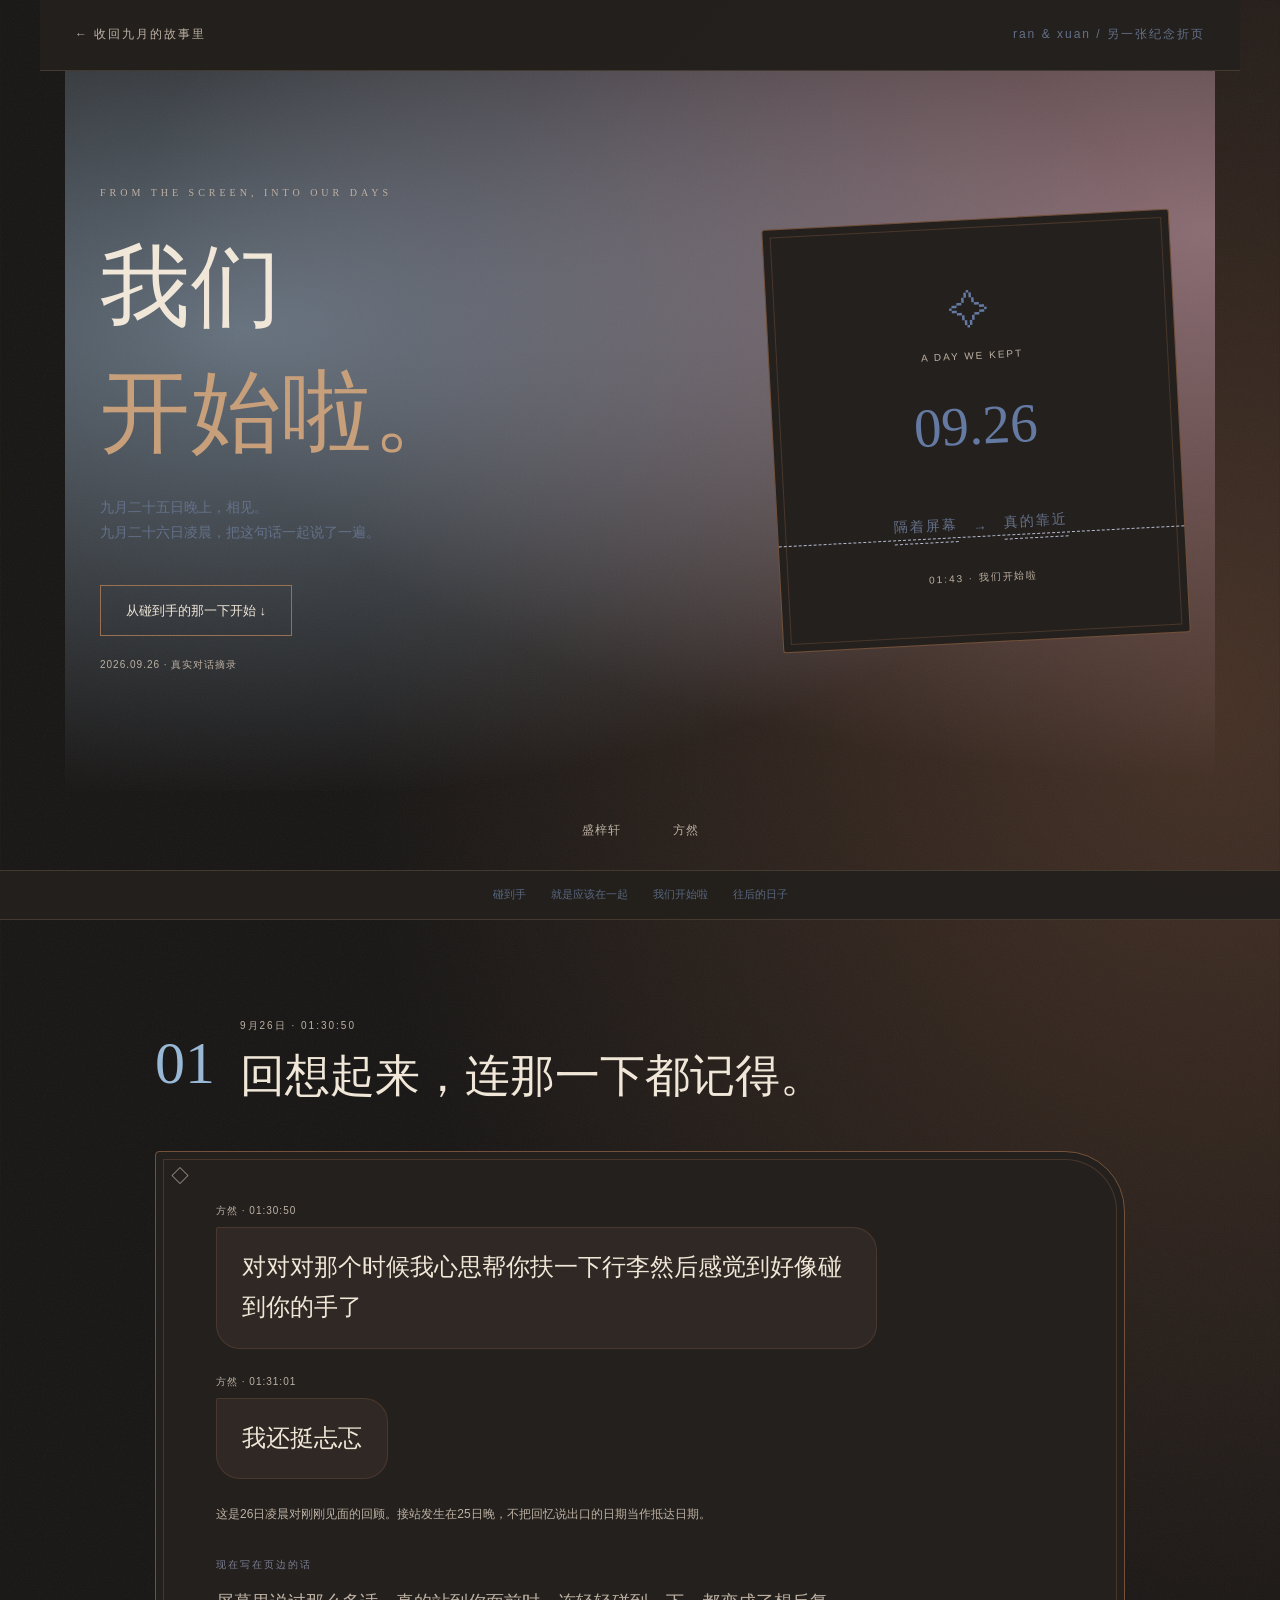
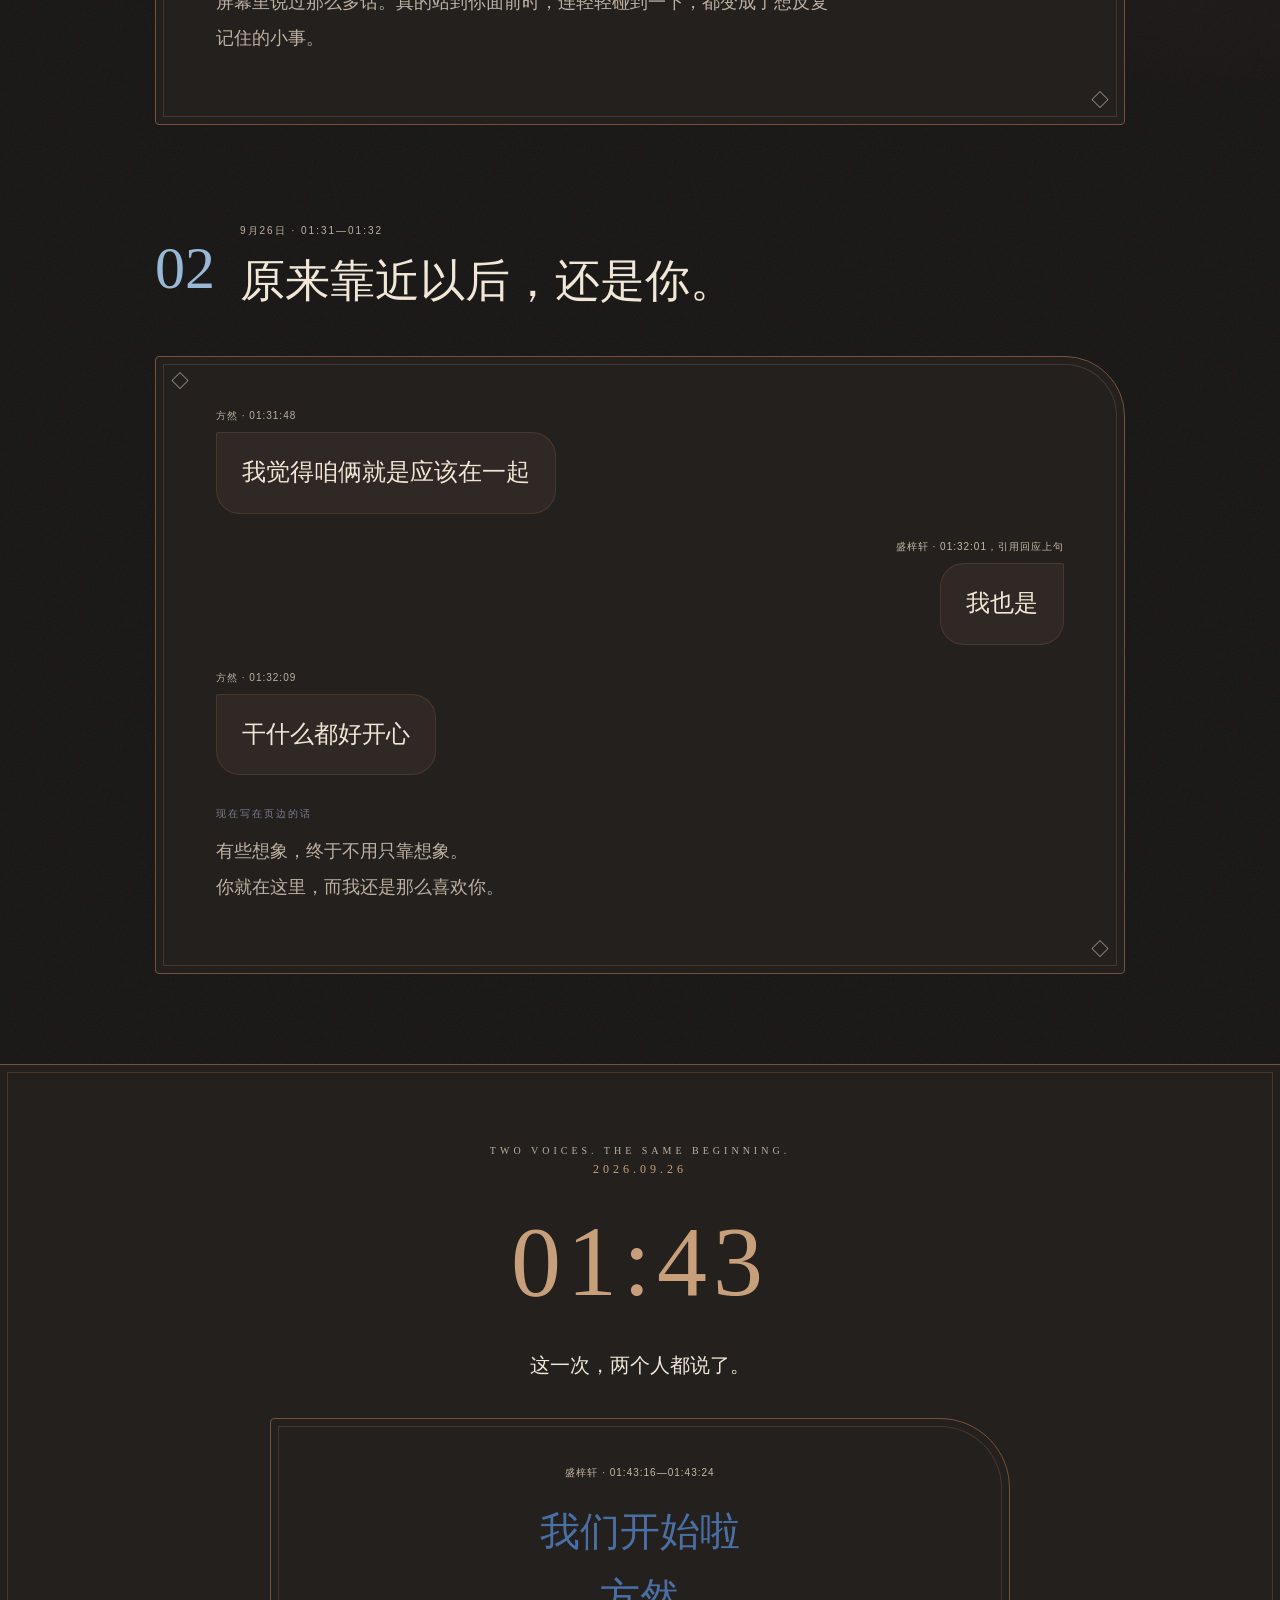
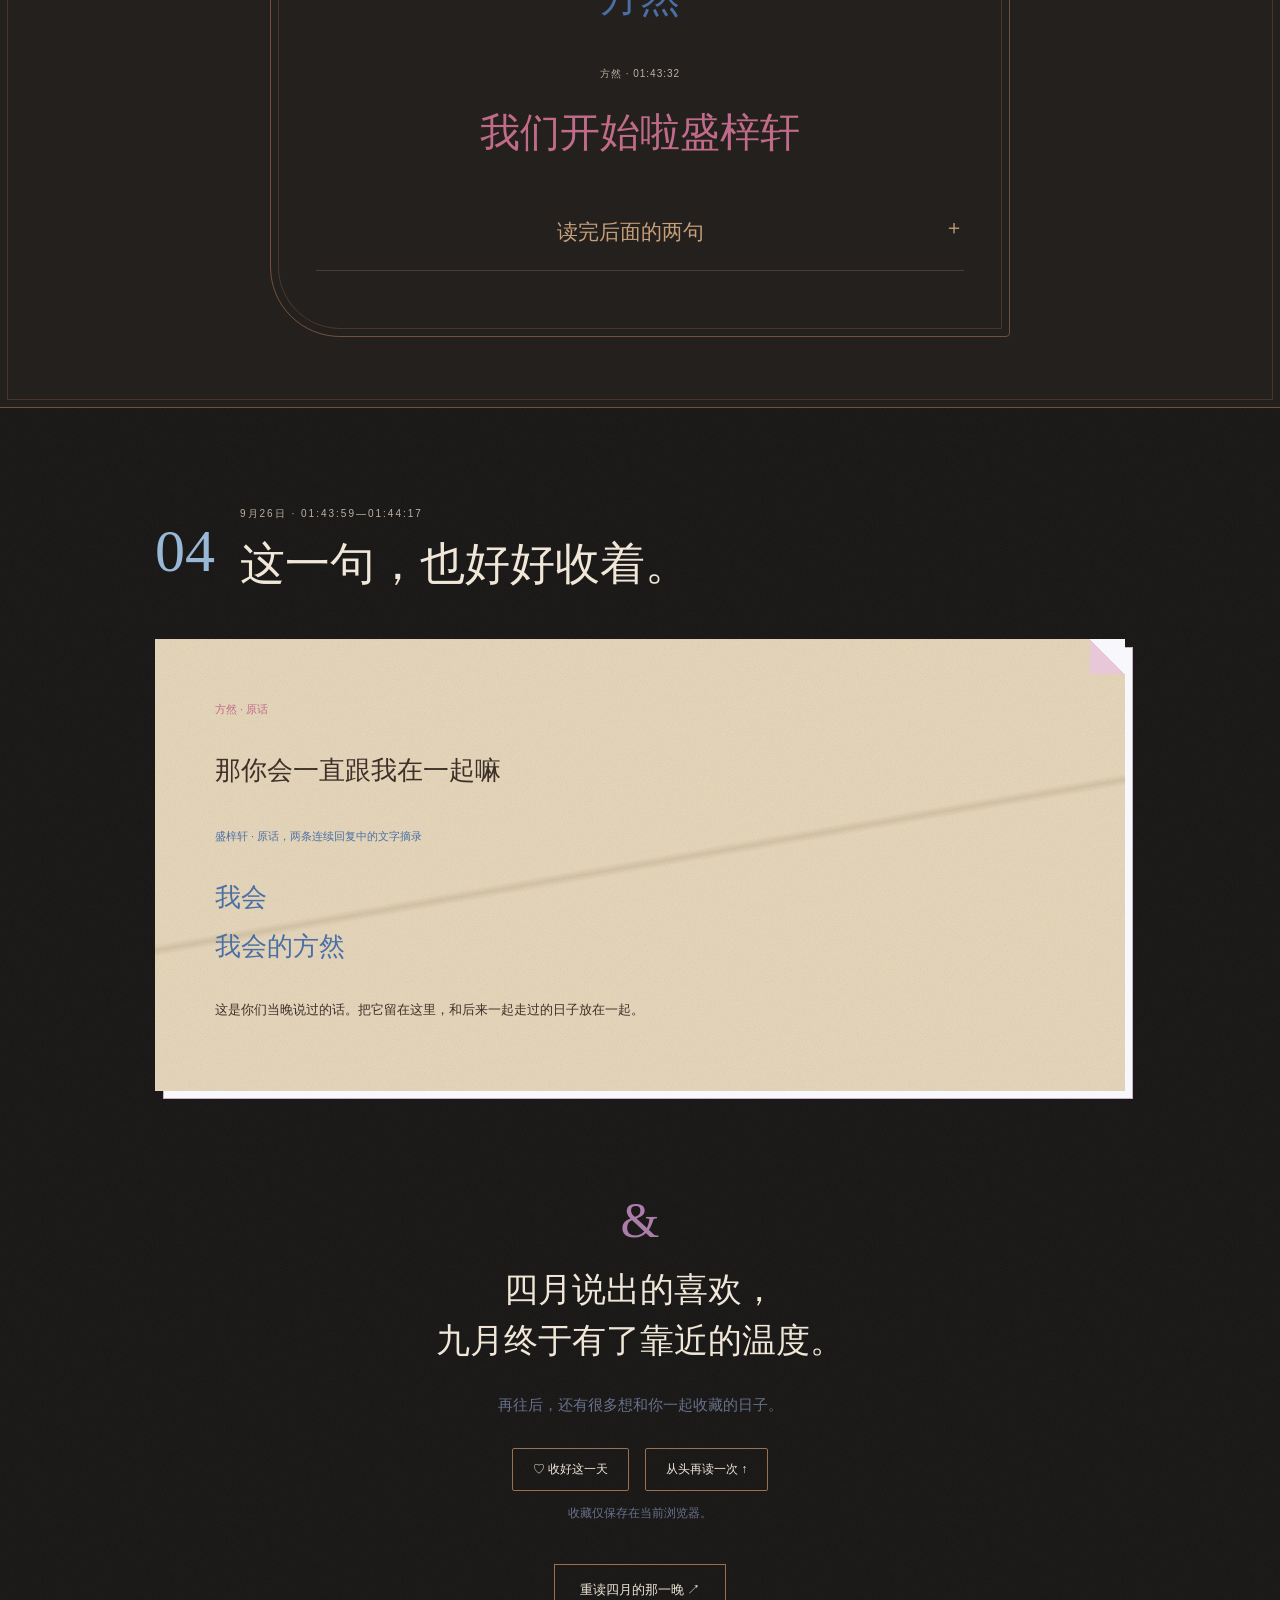
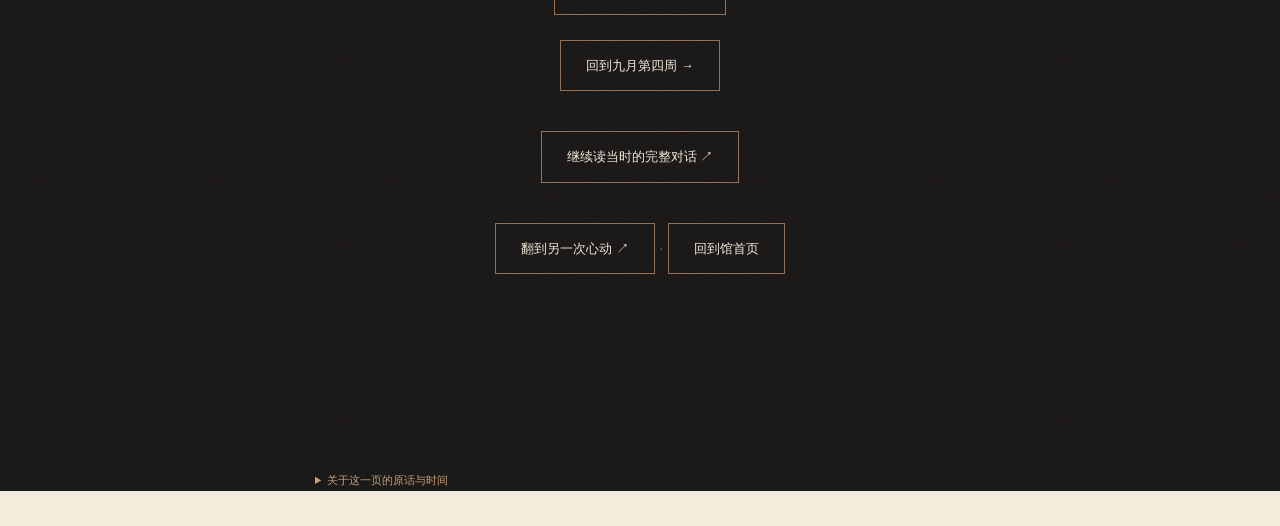
==== 我们开始啦.html @ 30e657f8 "Publish the rice-paper light site and remove vault.json Co-authored-by: kollrny <kollrny@users.norep" ====
<!doctype html><html lang="zh-CN"><head><meta charset="utf-8"><meta name="viewport" content="width=device-width,initial-scale=1"><meta name="robots" content="noindex,nofollow"><title>我们开始啦 · 9月26日</title><link rel="stylesheet" href="keepsake.css"><style>
body{background:#26332f;--line:#d5b98755;--paper:#f6edda}.cover:before{background:radial-gradient(ellipse at 70% 40%,#b79c5033,transparent 55%)}h1 em{color:#d8ba80}.ticket{background:linear-gradient(135deg,#52604c,#26332f);border-radius:3px;border:1px solid #bba47b;box-shadow:inset 0 0 0 10px #384437,inset 0 0 0 11px #bba47b66;transform:rotate(-3deg);min-height:420px}.ticket:before{color:#d4bd8c}.ticket:after{content:'';position:absolute;left:0;right:0;top:75%;border-top:1px dashed #b79b6a}.ticket time{font-size:55px}.ticket small{color:#d0c6a9}.ribbon{background:#26332ff2}.ribbon a{color:#d7c8aa}.eyebrow,.scene-header small{color:#c3b18c}.scene-header>span{color:#8c926e}.frame{background:#344239;border-color:#a6a585;box-shadow:inset 0 0 0 8px #344239,inset 0 0 0 9px #a6a58555;border-radius:4px 60px 4px 4px}.frame:before,.frame:after{background:#344239;color:#b9b48f}.line blockquote{background:#3e4c3f;border-color:#959b7c;color:#e7e4ce}.line.me blockquote{background:#59604b;color:#f2ead7}.speaker,.context{color:#b8bda8}.aside{color:#d6d4ba}.midnight{background:radial-gradient(ellipse,#58604a,#26332f 70%);border-color:#b79b6a55}.clock{color:#dec696}.date-cross{color:#c6b992}.confession-card{background:linear-gradient(#495741,#29392e);border-color:#bba176;box-shadow:inset 0 0 0 8px #354332,inset 0 0 0 9px #bba17666;border-radius:4px 70px 4px 70px}.confession-card .line.me blockquote{color:#e7d2a5}.reply{background:#eee4cd;color:#4c4f38;box-shadow:8px 8px 0 -1px #26332f,8px 8px 0 0 #ac9b70}.reply:after{background:linear-gradient(45deg,#c5b797 49%,#26332f 50%)}.epilogue .seal{color:#c4b27c}.button{border-color:#bbaa7e}.epilogue button{border-color:#bbaa7e}.epilogue button[aria-pressed=true]{background:#60674a}.progress{background:#c7b47f}.source-note{color:#a1b0a0}.source-note summary{color:#c5b894}.fold summary{color:#d4c7a6}.paper-route{display:flex;gap:15px;align-items:center;justify-content:center;color:#e0d3b6;font:14px Georgia;letter-spacing:2px;margin:28px 0}.paper-route span{border-bottom:1px dashed #c6b58a;padding-bottom:7px}.cover .small{color:#b9bda8}@media(max-width:700px){.ticket{min-height:260px}.ticket time{font-size:42px}.frame{border-radius:3px 40px 3px 3px}}
</style><link rel="stylesheet" href="identity-palette.css"><link rel="stylesheet" href="materials.css"><link rel="stylesheet" href="keepsake-theme.css"></head><body class="september"><div class="progress" aria-hidden="true"></div><header><a href="index.html#september">← 收回九月的故事里</a><span>ran & xuan / 另一张纪念折页</span></header><main><section class="cover"><div><span class="eyebrow">FROM THE SCREEN, INTO OUR DAYS</span><h1>我们<br><em>开始啦。</em></h1><p>九月二十五日晚上，相见。<br>九月二十六日凌晨，把这句话一起说了一遍。</p><a class="button" href="#touch">从碰到手的那一下开始 ↓</a><p class="small">2026.09.26 · 真实对话摘录</p></div><div class="ticket" aria-hidden="true"><small>A DAY WE KEPT</small><time>09.26</time><div class="paper-route"><span>隔着屏幕</span> → <span>真的靠近</span></div><small>01:43 · 我们开始啦</small></div></section><div class="identity-key" aria-label="对话颜色"><span class="his">盛梓轩</span><span class="hers">方然</span></div><nav class="ribbon" aria-label="九月纪念折页章节"><a href="#touch">碰到手</a><a href="#together">就是应该在一起</a><a href="#begin">我们开始啦</a><a href="#after">往后的日子</a></nav>
<section class="scene" id="touch"><div class="scene-header"><span>01</span><div><small>9月26日 · 01:30:50</small><h2>回想起来，连那一下都记得。</h2></div></div><div class="frame"><div class="transcript"><div class="line"><span class="speaker">方然 · 01:30:50</span><blockquote>对对对那个时候我心思帮你扶一下行李然后感觉到好像碰到你的手了</blockquote></div><div class="line"><span class="speaker">方然 · 01:31:01</span><blockquote>我还挺忐忑</blockquote></div></div><p class="context">这是26日凌晨对刚刚见面的回顾。接站发生在25日晚，不把回忆说出口的日期当作抵达日期。</p><p class="aside"><small>现在写在页边的话</small>屏幕里说过那么多话。真的站到你面前时，连轻轻碰到一下，都变成了想反复记住的小事。</p></div></section>
<section class="scene" id="together"><div class="scene-header"><span>02</span><div><small>9月26日 · 01:31—01:32</small><h2>原来靠近以后，还是你。</h2></div></div><div class="frame"><div class="transcript"><div class="line"><span class="speaker">方然 · 01:31:48</span><blockquote>我觉得咱俩就是应该在一起</blockquote></div><div class="line me"><span class="speaker">盛梓轩 · 01:32:01，引用回应上句</span><blockquote>我也是</blockquote></div><div class="line"><span class="speaker">方然 · 01:32:09</span><blockquote>干什么都好开心</blockquote></div></div><p class="aside"><small>现在写在页边的话</small>有些想象，终于不用只靠想象。<br>你就在这里，而我还是那么喜欢你。</p></div></section>
<section class="midnight" id="begin"><span class="eyebrow">TWO VOICES. THE SAME BEGINNING.</span><div class="date-cross">2026.09.26</div><div class="clock">01:43</div><p>这一次，两个人都说了。</p><div class="confession-card"><div class="transcript"><div class="line me"><span class="speaker">盛梓轩 · 01:43:16—01:43:24</span><blockquote>我们开始啦<br>方然</blockquote></div><div class="line"><span class="speaker">方然 · 01:43:32</span><blockquote>我们开始啦盛梓轩</blockquote></div></div><details class="fold"><summary>读完后面的两句</summary><div class="line"><span class="speaker">方然 · 01:43:37</span><blockquote>喜欢你</blockquote></div><div class="line me"><span class="speaker">盛梓轩 · 01:43:42</span><blockquote>我也喜欢你</blockquote></div></details></div></section>
<section class="scene" id="after"><div class="scene-header"><span>04</span><div><small>9月26日 · 01:43:59—01:44:17</small><h2>这一句，也好好收着。</h2></div></div><div class="reply"><small>方然 · 原话</small><blockquote>那你会一直跟我在一起嘛</blockquote><small data-person="me">盛梓轩 · 原话，两条连续回复中的文字摘录</small><blockquote data-person="me">我会<br>我会的方然</blockquote><p>这是你们当晚说过的话。把它留在这里，和后来一起走过的日子放在一起。</p></div></section>
<section class="epilogue"><div class="seal">&</div><h2>四月说出的喜欢，<br>九月终于有了靠近的温度。</h2><p>再往后，还有很多想和你一起收藏的日子。</p><button id="keep-night" aria-pressed="false">♡ 收好这一天</button><button id="reread">从头再读一次 ↑</button><p id="status" role="status">收藏仅保存在当前浏览器。</p><a class="button" href="那一晚.html">重读四月的那一晚 ↗</a><br><a class="button" href="index.html#september">回到九月第四周 →</a><p><a class="button" href="dialogues/september.html">继续读当时的完整对话 ↗</a></p><p><a class="button" href="那一晚.html">翻到另一次心动 ↗</a> · <a class="button" href="index.html">回到馆首页</a></p></section></main><details class="source-note"><summary>关于这一页的原话与时间</summary><p>原始记录：9月25日#545—629用于核实接站与相见顺序；9月26日#273—286、#359—372用于本页摘录。原话文字不改写，换行仅用于排版。页边文字是新写旁白，不能当成聊天原文。</p><p>9月26日492条文字与媒体占位已连续核读；未识别语音与照片内容未补写。本页纪念当天的对话，不擅自改动用户既定的纪念日。</p></details><script>
const keep=document.getElementById('keep-night');let saved=false;try{saved=localStorage.getItem('rx-september')==='yes'}catch{}function paint(){keep.setAttribute('aria-pressed',saved);keep.textContent=saved?'♥ 这一天，收好了':'♡ 收好这一天'}paint();keep.onclick=()=>{saved=!saved;paint();try{localStorage.setItem('rx-september',saved?'yes':'no');document.getElementById('status').textContent=saved?'已收在这个浏览器里。':'已取消本机收藏。'}catch{document.getElementById('status').textContent='浏览器未能保存，这一页仍可阅读。'}};document.getElementById('reread').onclick=()=>window.scrollTo({top:0,behavior:matchMedia('(prefers-reduced-motion: reduce)').matches?'auto':'smooth'});window.addEventListener('scroll',()=>{let length=document.documentElement.scrollHeight-innerHeight;document.querySelector('.progress').style.width=(length>0?scrollY/length*100:0)+'%'},{passive:true});
</script></body></html>
---- keepsake.css ----
:root{--paper:#f6eee0;--ink:#d4b5bf;--rose:#c391a2;--line:#b28c9a55}*{box-sizing:border-box}html{scroll-behavior:smooth}body{margin:0;color:var(--paper);background:#211c29;font:15px/1.9 "Microsoft YaHei","PingFang SC",sans-serif}button,a{font:inherit;touch-action:manipulation}button{cursor:pointer}a{color:inherit}button:focus-visible,a:focus-visible,summary:focus-visible{outline:2px solid #e4c4a7;outline-offset:5px}header{max-width:1200px;margin:auto;padding:24px 35px;display:flex;justify-content:space-between;align-items:center;font-size:12px;letter-spacing:2px;border-bottom:1px solid var(--line)}header a{text-decoration:none}header span{color:#b29ba8}h1,h2,h3,blockquote{font-family:Georgia,"Songti SC","SimSun",serif;font-weight:400}h1{font-size:clamp(48px,7vw,92px);line-height:1.4;letter-spacing:1px;margin:20px 0}h1 em{font-style:normal;color:#d9a1b4}h2{font-size:clamp(28px,4vw,45px);line-height:1.5;margin:15px 0 25px}.eyebrow{font:10px/1.7 Georgia;letter-spacing:4px;color:#bba0ae}.cover{position:relative;min-height:720px;display:grid;grid-template-columns:1.2fr .8fr;align-items:center;gap:60px;max-width:1150px;margin:auto;padding:70px 35px;overflow:hidden}.cover:before{content:'';position:absolute;inset:-20%;background:radial-gradient(ellipse at 70% 30%,#7d455c33,transparent 50%);animation:drift 12s ease-in-out infinite alternate;z-index:-1}.cover p{color:#bfaeba;font-size:14px}.cover .small{font-size:10px;letter-spacing:1px;margin-top:20px}.ticket{position:relative;border:1px solid #a8899a;padding:55px 28px;text-align:center;border-radius:150px 150px 4px 4px;box-shadow:inset 0 0 0 10px #211c29,inset 0 0 0 11px #a8899a44;background:linear-gradient(150deg,#4d3244,#211c29);transform:rotate(3deg);min-height:430px;display:flex;flex-direction:column;justify-content:center}.ticket:before{content:'✧';font-size:40px;color:#d5b9c3;animation:glow 5s infinite}.ticket time{font:52px/1.3 Georgia;display:block;margin:25px 0}.ticket small{font-size:10px;letter-spacing:2px;color:#bb9da9}.ticket hr{width:50px;border:0;border-top:1px solid #a77b8d;margin:20px auto}.button{display:inline-block;margin-top:25px;border:1px solid #c6a3b1;background:transparent;color:var(--paper);padding:13px 25px;text-decoration:none;font-size:13px}.button:hover{background:#b2829622}.ribbon{position:sticky;top:0;z-index:10;background:#211c29ef;backdrop-filter:blur(12px);border-top:1px solid var(--line);border-bottom:1px solid var(--line);display:flex;justify-content:center;gap:25px;padding:14px 20px;overflow:auto}.ribbon a{font-size:11px;text-decoration:none;white-space:nowrap;color:#c0a7b2}.ribbon a:hover{color:white}.scene{max-width:1040px;margin:90px auto;padding:0 35px;scroll-margin-top:90px}.scene-header{display:flex;gap:25px;align-items:center;margin-bottom:35px}.scene-header>span{font:60px Georgia;color:#76596d}.scene-header small{font-size:10px;letter-spacing:2px;color:#bba0ad}.scene-header h2{margin:6px 0}.frame{position:relative;padding:50px 60px;border:1px solid #a8899a;background:#302332;box-shadow:inset 0 0 0 8px #302332,inset 0 0 0 9px #a8899a33}.frame:before,.frame:after{position:absolute;font-size:18px;color:#ba93a6;line-height:1;content:'◇';background:#302332}.frame:before{top:15px;left:15px}.frame:after{right:15px;bottom:15px}.transcript{display:flex;flex-direction:column;gap:24px}.line{max-width:78%;align-self:flex-start}.line.me{align-self:flex-end;text-align:right}.speaker{display:block;font:10px/1.8 sans-serif;letter-spacing:1px;color:#b69eac;margin-bottom:7px}.line blockquote{margin:0;display:inline-block;padding:20px 25px;border:1px solid #896579;border-radius:2px 24px 24px 24px;font-size:24px;line-height:1.65;background:#382838}.line.me blockquote{border-radius:24px 2px 24px 24px;background:#4c3344;color:#f2d9df}.aside{font-family:'SimSun',serif;line-height:2;font-size:18px;color:#cdb6c2;margin-top:32px;max-width:620px}.aside small{font:10px sans-serif;display:block;letter-spacing:2px;color:#927d8d;margin-bottom:12px}.context{font-size:12px;color:#b29daa;margin:25px 0 0}.daylight .frame{background:#efe5d5;color:#503d45;border-color:#ad8d8e;box-shadow:inset 0 0 0 8px #efe5d5,inset 0 0 0 9px #bca5a0}.daylight .frame:before,.daylight .frame:after{background:#efe5d5;color:#b28c96}.daylight .line blockquote{background:#f9f2e7;border-color:#c8b4ad}.daylight .line.me blockquote{background:#e3cccb;color:#503d45}.daylight .speaker,.daylight .context{color:#8c747b}.daylight .aside{color:#80616c}.fold{display:block;margin:20px 0;border-bottom:1px solid #a7869344}.fold summary{cursor:pointer;padding:18px 0;color:#d6b6c4;list-style:none;font-family:'SimSun',serif;font-size:21px}.fold summary:after{content:'＋';float:right;font:20px sans-serif}.fold[open] summary:after{content:'－'}.fold .line{margin:18px 0 30px;max-width:90%;animation:unfold .4s ease}.midnight{text-align:center;padding:70px 35px;background:radial-gradient(ellipse,#50354f,#211c29 70%);border-top:1px solid var(--line);border-bottom:1px solid var(--line);margin:80px 0;scroll-margin-top:75px}.clock{font:clamp(48px,9vw,100px)/1.3 Georgia;letter-spacing:6px;margin:20px 0;color:#ebd7da}.date-cross{font:12px Georgia;letter-spacing:4px;color:#bba0b3}.midnight p{font-family:'SimSun',serif;font-size:20px}.confession-card{max-width:740px;margin:35px auto 0;padding:45px;border:1px solid #aa839a;border-radius:100px 100px 2px 2px;background:linear-gradient(#4d3045,#2b2233);box-shadow:inset 0 0 0 8px #342538,inset 0 0 0 9px #aa839a44}.confession-card .line{max-width:none;align-self:stretch;text-align:center}.confession-card blockquote{font-size:clamp(26px,4vw,40px);border:0;background:transparent!important;padding:10px}.confession-card .line.me blockquote{color:#edbbcb}.reply{background:#eee3d2;color:#4b3743;padding:55px 60px;box-shadow:8px 8px 0 -1px #211c29,8px 8px 0 0 #9d7d8b;position:relative}.reply:after{content:'';position:absolute;top:0;right:0;width:35px;height:35px;background:linear-gradient(45deg,#c5b39f 49%,#211c29 50%)}.reply blockquote{font-size:26px;line-height:1.9;margin:25px 0}.reply small{color:#947982;font-size:11px}.reply p{font-size:13px;line-height:2}.epilogue{text-align:center;max-width:800px;margin:100px auto;padding:0 30px 80px}.epilogue p{color:#b7a5b2}.epilogue .seal{font:50px Georgia;color:#b58e9e}.epilogue h2{font-size:34px}.epilogue button{border:1px solid #a88698;border-radius:2px;background:none;color:var(--paper);padding:12px 20px;margin:15px 8px 0;cursor:pointer;font:12px sans-serif}.epilogue button[aria-pressed=true]{background:#704758}.source-note{font-size:11px;line-height:2;color:#8f7e8f;max-width:700px;margin:0 auto 35px;padding:0 25px}.source-note summary{cursor:pointer;color:#b7a0ad}#status{min-height:2em;font-size:12px}.progress{position:fixed;top:0;left:0;height:2px;width:0;background:#d4a1b9;z-index:20}.appear{animation:unfold .65s ease both}@keyframes drift{to{transform:translate(3%,3%) scale(1.05)}}@keyframes glow{50%{opacity:.35;transform:scale(.9)}}@keyframes unfold{from{opacity:0;transform:translateY(10px)}to{opacity:1;transform:none}}@media(max-width:700px){header{padding:20px;font-size:10px;letter-spacing:1px}.cover{grid-template-columns:1fr;padding:55px 25px;gap:25px}.cover h1{font-size:51px}.ticket{min-height:230px;max-width:260px;width:100%;justify-self:end;padding:28px;border-radius:100px 100px 3px 3px}.ticket:before{font-size:23px}.ticket time{font-size:36px;margin:10px 0}.ticket hr{margin:8px auto}.ribbon{justify-content:flex-start;gap:22px}.scene{padding:0 20px;margin:65px auto}.scene-header{gap:15px}.scene-header>span{font-size:42px}.scene-header h2{font-size:27px}.frame{padding:35px 23px}.line{max-width:94%}.line blockquote{font-size:20px;padding:15px 18px}.aside{font-size:17px}.confession-card{padding:35px 20px;border-radius:70px 70px 2px 2px}.reply{padding:35px 26px}.reply blockquote{font-size:22px}.epilogue h2{font-size:28px}.clock{font-size:53px}}@media(prefers-reduced-motion:reduce){html{scroll-behavior:auto}*,*:before,*:after{animation:none!important;transition:none!important}}
---- identity-palette.css ----
/* Shared identity: 盛梓轩 blue; 方然 pink. */
:root{--his:#315e88;--hers:#944b6b;--paper:#33445c;--line:#b6c6db80}body{background:#f7f7fc;color:#33445c}header span,.eyebrow,.scene-header small,.date-cross,.context,.cover p,.cover .small,.source-note,.source-note summary{color:#64718a}h1 em{color:#a45d7b}.cover:before{background:radial-gradient(ellipse at 25% 40%,#b8d5f077,transparent 55%),radial-gradient(ellipse at 85% 30%,#f2bfd577,transparent 55%)}.ticket{background:linear-gradient(135deg,#e1effc,#f7dfeb);border-color:#b6b6d0;box-shadow:inset 0 0 0 10px #f6f4fb,inset 0 0 0 11px #c8bcd2}.ticket:before,.ticket small,.ticket time{color:#657aa2}.ticket:after{border-color:#b5b9cf}.ticket hr{border-color:#b5b9cf}.ribbon{background:#f7f7fcf2}.ribbon a{color:#596880}.ribbon a:hover{color:#944b6b}.frame,.daylight .frame{background:#fffafd;color:#33445c;border-color:#c7bed3;box-shadow:inset 0 0 0 8px #fffafd,inset 0 0 0 9px #d8cede}.frame:before,.frame:after,.daylight .frame:before,.daylight .frame:after{background:#fffafd;color:#b48da9}.scene-header>span{color:#99b8d5}.speaker,.daylight .speaker{color:var(--hers)}.line.me .speaker{color:var(--his)}.line blockquote,.daylight .line blockquote{background:#fbe6ef;border-color:#e1b1c6;color:var(--hers)}.line.me blockquote,.daylight .line.me blockquote{background:#e3effc;border-color:#afc9e7;color:var(--his)}.aside,.daylight .aside{color:#66718b}.aside small{color:#7a7e93}.fold summary{color:#785e85}.midnight{background:radial-gradient(ellipse at 20% 20%,#d7e9fc,transparent 65%),linear-gradient(135deg,#f4f5fc,#f7deeb);border-color:#c5bed7}.clock{color:#6384b0}.confession-card{background:linear-gradient(135deg,#f4f9ff,#fff3f8);border-color:#bcbcd4;box-shadow:inset 0 0 0 8px #faf6fc,inset 0 0 0 9px #c4c5dd}.confession-card .line blockquote{color:var(--hers)}.confession-card .line.me blockquote{color:var(--his)}.reply{background:#fff3f8;color:#5c4f64;box-shadow:8px 8px 0 -1px #f7f7fc,8px 8px 0 0 #c8b1c5}.reply:after{background:linear-gradient(45deg,#e7c7d8 49%,#f7f7fc 50%)}.reply blockquote,.reply small{color:var(--hers)}.reply blockquote[data-person=me],.reply small[data-person=me]{color:var(--his)}.epilogue p{color:#66718b}.epilogue .seal{color:#ab7eaa}.button,.epilogue button{color:#435f86;border-color:#b0bfd8}.button:hover{background:#e7edf8}.epilogue button[aria-pressed=true]{background:#e5effb;color:#315e88}.progress{background:linear-gradient(90deg,#79addd,#e499b9)}.paper-route{color:#64718a}.paper-route span{border-color:#b6b9d3}.identity-key{display:flex;justify-content:center;gap:22px;margin:22px 0;font-size:12px;letter-spacing:1px}.identity-key span{padding:7px 15px;border-radius:30px}.identity-key .his{color:#315e88;background:#e3effc}.identity-key .hers{color:#944b6b;background:#fbe6ef}button:focus-visible,a:focus-visible,summary:focus-visible{outline-color:#6a8db9}
---- materials.css ----
/* Shared material system: colors, atmosphere, paper and hand-drawn edges. */
:root {
  color-scheme: light;

  /* ===== 手账剪贴簿配色系统（米纸底 + 胶带 + 贴纸 + 涂鸦） ===== */
  /* 背景色 - 手账米纸，带一点旧纸张的暖与斑驳 */
  --bg: #f3ecdc;              /* 主背景：手账米纸 */
  --surface: #fffdf5;          /* 卡片背景：贴纸/便签的白 */
  --paper: #faf3e2;            /* 纸张：牛皮纸内页 */
  --surface-warm: #f6ecd6;     /* 暖杏卡面 */

  /* 文字色 - 手写感深棕，强对比 */
  --ink: #3b2f24;              /* 主文字：深棕（钢笔水） */
  --ink-strong: #241a11;       /* 强化文字：更深的墨棕，标题用 */
  --muted: #6d5f4e;            /* 次要文字：暖灰棕 */

  /* 强调色 - 蜂蜜金棕 */
  --copper: #b0804a;           /* 蜂蜜金棕：主要强调色 */
  --copper-deep: #8a5f2e;      /* 深蜂蜜金：悬停/强调 */
  --gold: #a0783f;             /* 金色 */
  --accent: #c07a94;           /* 玫瑰粉 */

  /* 双人记号色 - 盛梓轩蓝 / 方然粉 */
  --his: #4a6fa5;              /* 盛梓轩 · 蓝 */
  --his-soft: #e8eef6;         /* 蓝 · 浅底 */
  --hers: #c06b8a;             /* 方然 · 粉 */
  --hers-soft: #f7e3eb;        /* 粉 · 浅底 */

  /* ===== 手账元素色（胶带 / 贴纸 / 涂鸦） ===== */
  --tape-mint: #bcd9c0;        /* 薄荷绿和纸胶带 */
  --tape-pink: #efc4d2;        /* 粉红和纸胶带 */
  --tape-yellow: #f3d78a;      /* 奶黄和纸胶带 */
  --tape-blue: #b9d0e8;        /* 浅蓝和纸胶带 */
  --sticker-red: #d9645a;      /* 贴纸红（小圆点/爱心） */
  --sticker-coral: #e88a6a;    /* 珊瑚橙贴纸 */
  --doodle: #7a6a52;           /* 手绘线稿色（铅笔棕） */
  --doodle-soft: #a89a80;      /* 手绘浅线稿 */

  /* 功能色 */
  --deep: #b0804a;             /* 主按钮：蜂蜜金棕 */
  --line: #d8cbb4;             /* 边框：暖米灰 */
  --line-strong: #c4b391;      /* 强调边框：暖米深 */
  --shadow: 0 10px 30px rgba(120, 90, 50, 0.12); /* 统一柔和阴影 */
  --shadow-lift: 0 16px 40px rgba(120, 90, 50, 0.18); /* 悬停抬升阴影 */

  /* 布局 */
  --gutter: clamp(22px, 5vw, 72px);

  /* 纹理 */
  --grain: url("data:image/svg+xml,%3Csvg xmlns='http://www.w3.org/2000/svg' width='180' height='180'%3E%3Cfilter id='n'%3E%3CfeTurbulence type='fractalNoise' baseFrequency='.84' numOctaves='3' stitchTiles='stitch'/%3E%3C/filter%3E%3Cpath fill='%23fff' opacity='.22' filter='url(%23n)' d='M0 0h180v180H0z'/%3E%3C/svg%3E");

  /* ===== 排版系统 ===== */
  /* 字号标准（1.25倍递增） */
  --text-xs: 10px;      /* 极小文字 */
  --text-sm: 12px;      /* 小文字 */
  --text-base: 15px;    /* 正文 */
  --text-lg: 18px;      /* 大文字 */
  --text-xl: 24px;      /* 标题3 */
  --text-2xl: 32px;     /* 标题2 */
  --text-3xl: 42px;     /* 标题1 */

  /* 行高标准 */
  --leading-tight: 1.4;
  --leading-normal: 1.6;
  --leading-relaxed: 1.8;
  --leading-loose: 2.0;

  /* 间距标准（8px基准） */
  --space-1: 8px;
  --space-2: 16px;
  --space-3: 24px;
  --space-4: 32px;
  --space-5: 40px;
  --space-6: 48px;
  --space-8: 64px;

  /* ===== 动画缓动函数（必须在这里定义，供其他CSS使用） ===== */
  --ease: cubic-bezier(.2, .75, .25, 1);
  --ease-out: cubic-bezier(.16, .85, .45, 1);
  --ease-spring: cubic-bezier(.34, 1.56, .64, 1);
  --ease-bounce: cubic-bezier(.68, -0.55, .265, 1.55);
}

/* ===== 简化的背景渐变 ===== */
html {
  background: var(--bg);
  scroll-behavior: smooth;
  overflow-x: clip;
}

body {
  isolation: isolate;
  position: relative;
  overflow-x: clip;
  /* 手账米纸：暖金 + 暖粉 + 暖米三层，加细密纸纹，像摊开的旧手账 */
  background:
    radial-gradient(ellipse 75% 820px at 92% 460px, rgba(200, 160, 110, 0.26), transparent 82%),
    radial-gradient(ellipse 62% 720px at 8% 280px, rgba(224, 164, 174, 0.22), transparent 78%),
    radial-gradient(ellipse 85% 1050px at 50% 1800px, rgba(214, 174, 132, 0.20), transparent 88%),
    var(--bg);
  color: var(--ink);
  margin: 0;
  font-size: var(--text-base);
  line-height: var(--leading-relaxed);
}

body:after {
  content: "";
  position: absolute;
  inset: 0;
  z-index: -1;
  pointer-events: none;
  background-image: var(--grain);
  opacity: .25;
}

/* ===== 基础元素 ===== */
a {
  color: inherit;
}

button, input, textarea, select {
  font: inherit;
}

button {
  color: inherit;
}

button, a, input, textarea, select {
  touch-action: manipulation;
}

button:focus-visible,
a:focus-visible,
input:focus-visible,
textarea:focus-visible,
select:focus-visible {
  outline: 2px solid var(--copper);
  outline-offset: 5px;
}

button {
  border-color: var(--line);
}

.primary, .button-primary {
  background: var(--copper-deep);
  color: #fffaf2;
  border: 1px solid var(--copper-deep);
}

.primary:hover, .button-primary:hover {
  background: #7a522a;
  border-color: #7a522a;
}

.eyebrow, .muted, .small, .quote-by, figcaption {
  color: var(--muted);
}

/* ===== 特殊组件 ===== */
.drawn-frame {
  position: relative;
  border: 1px solid #a8866b;
  padding: 12px;
  background: #fffdf7e6;
  border-radius: 2px 5px 3px 6px;
  box-shadow: 0 14px 38px rgba(80, 60, 40, 0.12), inset 0 0 0 4px #f6f1e7, inset 0 0 0 5px var(--deep);
}

.drawn-frame:before {
  content: "";
  position: absolute;
  inset: 6px;
  border: 1px solid #c49a7777;
  transform: rotate(.35deg);
  pointer-events: none;
  border-radius: 3px 1px 4px 2px;
}

.drawn-frame img {
  display: block;
  width: 100%;
  object-fit: cover;
}

.drawn-frame figcaption {
  font-size: var(--text-xs);
  padding: 12px 3px 1px;
  letter-spacing: .04em;
}

/* ===== 日期标签 ===== */
.date-tag {
  display: inline-flex;
  flex-direction: column;
  align-items: center;
  justify-content: center;
  width: 68px;
  min-height: 88px;
  padding: var(--space-1) 10px var(--space-2);
  color: #3c3029;
  background: linear-gradient(174deg, transparent 48%, #8c786533 49%, #fff5dd44 50%, transparent 52%), var(--grain), #d4c7b0;
  clip-path: polygon(0 0, 100% 1%, 99% 92%, 92% 96%, 84% 93%, 76% 98%, 66% 94%, 57% 99%, 47% 95%, 38% 99%, 26% 94%, 17% 98%, 8% 93%, 0 96%);
  transform: rotate(-5deg);
  box-shadow: inset 0 0 12px #55402c30;
}

.date-tag small {
  font-size: var(--text-xs);
  letter-spacing: .18em;
  opacity: .85;
}

.date-tag b {
  font: 34px/1.2 Georgia, serif;
  font-weight: 400;
}

/* 双人记号：四月表白（粉） / 九月开始（蓝） */
.date-tag {
  border-top: 3px solid var(--hers);
}

.date-tag.warm-tag {
  border-top: 3px solid var(--his);
  transform: rotate(4deg);
}

.date-pair {
  display: flex;
  gap: var(--space-2);
  margin-bottom: var(--space-4);
}

.date-pair .date-tag + .date-tag {
  transform: rotate(5deg);
  margin-top: var(--space-1);
}

.warm-tag {
  background-color: #ddc39f;
  margin-bottom: var(--space-4);
}

/* ===== 阅读器 ===== */
.reader {
  color: #3a2e25;
  background:
    linear-gradient(90deg, transparent 49.6%, #7c65451a 49.9%, #fff8df88 50.1%, transparent 50.6%),
    linear-gradient(0deg, transparent 65%, #7c65451c 65.2%, #fff7dc99 65.4%, transparent 65.9%),
    var(--grain),
    var(--paper);
  border: 1px solid #c4a882;
  box-shadow: 2px 3px #d4c0a0, 4px 6px #a8916f, 0 24px 65px #0006;
}

.reader .eyebrow,
.reader .reader-date,
.reader .small {
  color: #826e5b;
}

.reader button {
  color: #5c443a;
  border-color: #9c7e6555;
}

/* ===== 对话框 ===== */
dialog, .story-dialog {
  background: var(--surface);
  color: var(--ink);
  border: 1px solid var(--line);
  box-shadow: 0 24px 100px #0009;
  border-radius: 8px;
}

dialog::backdrop {
  background: rgba(50, 40, 30, 0.5);
  backdrop-filter: blur(8px);
}

/* ===== 表单元素 ===== */
input, textarea, select {
  background: #fffdf7;
  color: var(--ink);
  border: 1px solid var(--line);
  border-radius: 6px;
  padding: var(--space-2);
  max-width: 100%;
}

input:focus,
textarea:focus,
select:focus {
  border-color: var(--copper);
  outline: none;
  box-shadow: 0 0 0 3px rgba(226, 176, 119, 0.2);
}

/* ===== 无障碍 ===== */
@media (prefers-reduced-motion: reduce) {
  html {
    scroll-behavior: auto;
  }
  *, *:before, *:after {
    animation: none !important;
    transition: none !important;
    scroll-behavior: auto !important;
  }
}

/* =====================================================
   手账剪贴簿元素系统：胶带 / 贴纸 / 虚线缝线 / 手绘边框
   ===================================================== */

/* 和纸胶带：斜贴的小色条，半透明 + 撕边质感 */
.tape {
  position: absolute;
  z-index: 2;
  width: 110px;
  height: 28px;
  opacity: .82;
  pointer-events: none;
  background:
    repeating-linear-gradient(90deg, rgba(255,255,255,.12) 0 2px, transparent 2px 6px),
    var(--tape-c, var(--tape-pink));
  box-shadow: 0 1px 4px rgba(80,60,40,.14);
  /* 撕边：两端锯齿 */
  clip-path: polygon(0 4%, 100% 0, 99% 96%, 1% 100%);
}
.tape.mint  { --tape-c: var(--tape-mint); }
.tape.pink  { --tape-c: var(--tape-pink); }
.tape.yellow{ --tape-c: var(--tape-yellow); }
.tape.blue  { --tape-c: var(--tape-blue); }

/* 贴纸圆点：手账常见的彩色小圆贴，可作角标 */
.dot-sticker {
  position: absolute;
  z-index: 3;
  width: 18px;
  height: 18px;
  border-radius: 50%;
  background: var(--sticker-c, var(--sticker-red));
  box-shadow: inset 0 -3px 6px rgba(0,0,0,.18), 0 1px 3px rgba(0,0,0,.12);
  pointer-events: none;
}
.dot-sticker.coral { --sticker-c: var(--sticker-coral); }
.dot-sticker.gold  { --sticker-c: var(--gold); }
.dot-sticker.blue  { --sticker-c: var(--his); }
.dot-sticker.pink  { --sticker-c: var(--hers); }

/* 虚线缝线：像手账里用针线缝的装饰边框 */
.stitch {
  border: 1.5px dashed var(--doodle-soft);
}
.stitch-underline {
  position: relative;
}
.stitch-underline:after {
  content: "";
  display: block;
  margin-top: 10px;
  height: 0;
  border-top: 2px dashed var(--doodle-soft);
  opacity: .7;
}

/* 手绘边框：不规则的圆角矩形，像用笔随手描的框 */
.sketch-frame {
  position: relative;
  border: 1.8px solid var(--doodle);
  border-radius: 255px 18px 225px 18px / 18px 225px 18px 255px;
  box-shadow: 3px 4px 0 rgba(120,95,60,.08);
}
.sketch-frame.small {
  border-radius: 125px 10px 120px 10px / 10px 120px 10px 125px;
}

/* 便签纸：随手贴的方形小纸片，一角微微翘起 */
.sticky-note {
  position: relative;
  display: inline-block;
  padding: 14px 16px;
  background: var(--tape-yellow);
  color: #4a3c28;
  font-size: var(--text-sm);
  line-height: 1.7;
  box-shadow: 2px 4px 8px rgba(80,60,40,.16);
  transform: rotate(-2deg);
}
.sticky-note.pink { background: var(--tape-pink); color: #5c3040; }
.sticky-note.mint { background: var(--tape-mint); color: #2f4634; }
.sticky-note.blue { background: var(--tape-blue); color: #2c4058; }
.sticky-note:after {
  content: "";
  position: absolute;
  right: -4px;
  bottom: -4px;
  width: 14px;
  height: 14px;
  background: inherit;
  filter: brightness(.9);
  clip-path: polygon(100% 0, 0 100%, 100% 100%);
}

/* 涂鸦划线：手写高亮 / 圈注 */
.doodle-underline {
  background: linear-gradient(180deg, transparent 60%, var(--tape-yellow) 60%, var(--tape-yellow) 92%, transparent 92%);
  padding: 0 3px;
}
.doodle-circle {
  position: relative;
}
.doodle-circle:after {
  content: "";
  position: absolute;
  left: -6px;
  right: -6px;
  top: -4px;
  bottom: -2px;
  border: 2px solid var(--sticker-red);
  border-radius: 50%;
  opacity: .55;
  transform: rotate(-6deg);
  pointer-events: none;
}

/* 纸张斑驳旧化：给卡片加一点手账的旧纸张质感 */
.paper-worn {
  position: relative;
}
.paper-worn:before {
  content: "";
  position: absolute;
  inset: 0;
  pointer-events: none;
  background:
    radial-gradient(circle at 12% 18%, rgba(180,140,90,.06), transparent 30%),
    radial-gradient(circle at 85% 80%, rgba(120,90,50,.05), transparent 32%),
    radial-gradient(circle at 60% 40%, rgba(160,120,70,.04), transparent 26%);
  border-radius: inherit;
}
---- keepsake-theme.css ----
body{--paper:#e6d5b7;--ink:#f0e7d8;--muted:#bdb1a3;--line:#b89a7438;background:radial-gradient(ellipse 80% 950px at 0 700px,#66556866,transparent 90%),#171514;color:var(--ink)}body.september{background:radial-gradient(ellipse 75% 1100px at 95% 700px,#8a593e66,transparent 90%),#171514}header,.ribbon{background:#24201df0;color:var(--muted);border-color:var(--line)}h1 em,.clock,.date-cross{color:#c7a07b}.ticket,.frame,.confession-card,.midnight{background:#24201d;border-color:#73513a;box-shadow:inset 0 0 0 7px #24201d,inset 0 0 0 8px #73513a77}.ticket small,.eyebrow,.context,.speaker,.aside,.scene-header small,.source-note,.cover .small{color:#bdb1a3}.line blockquote,.line.me blockquote{background:#302824;color:#f0e7d8;border-color:#73513a66}.line.me .speaker{color:#c7b9a5}.identity-key .his,.identity-key .hers{background:none;color:#bdb1a3;border-color:#73513a}.reply{background:linear-gradient(170deg,transparent 49%,#7d63452b 50%,transparent 51%),var(--grain),#e6d5b7;color:#3c3029}.reply blockquote,.reply [data-person=me]{color:#3c3029}.epilogue,.scene,.daylight{background:transparent}.button,.epilogue button{color:#f0e7d8;border-color:#987052}.source-note summary,.fold summary{color:#c7a07b}.progress{background:#c7a07b}.frame:before,.frame:after{background:#24201d;color:#bdb1a3}
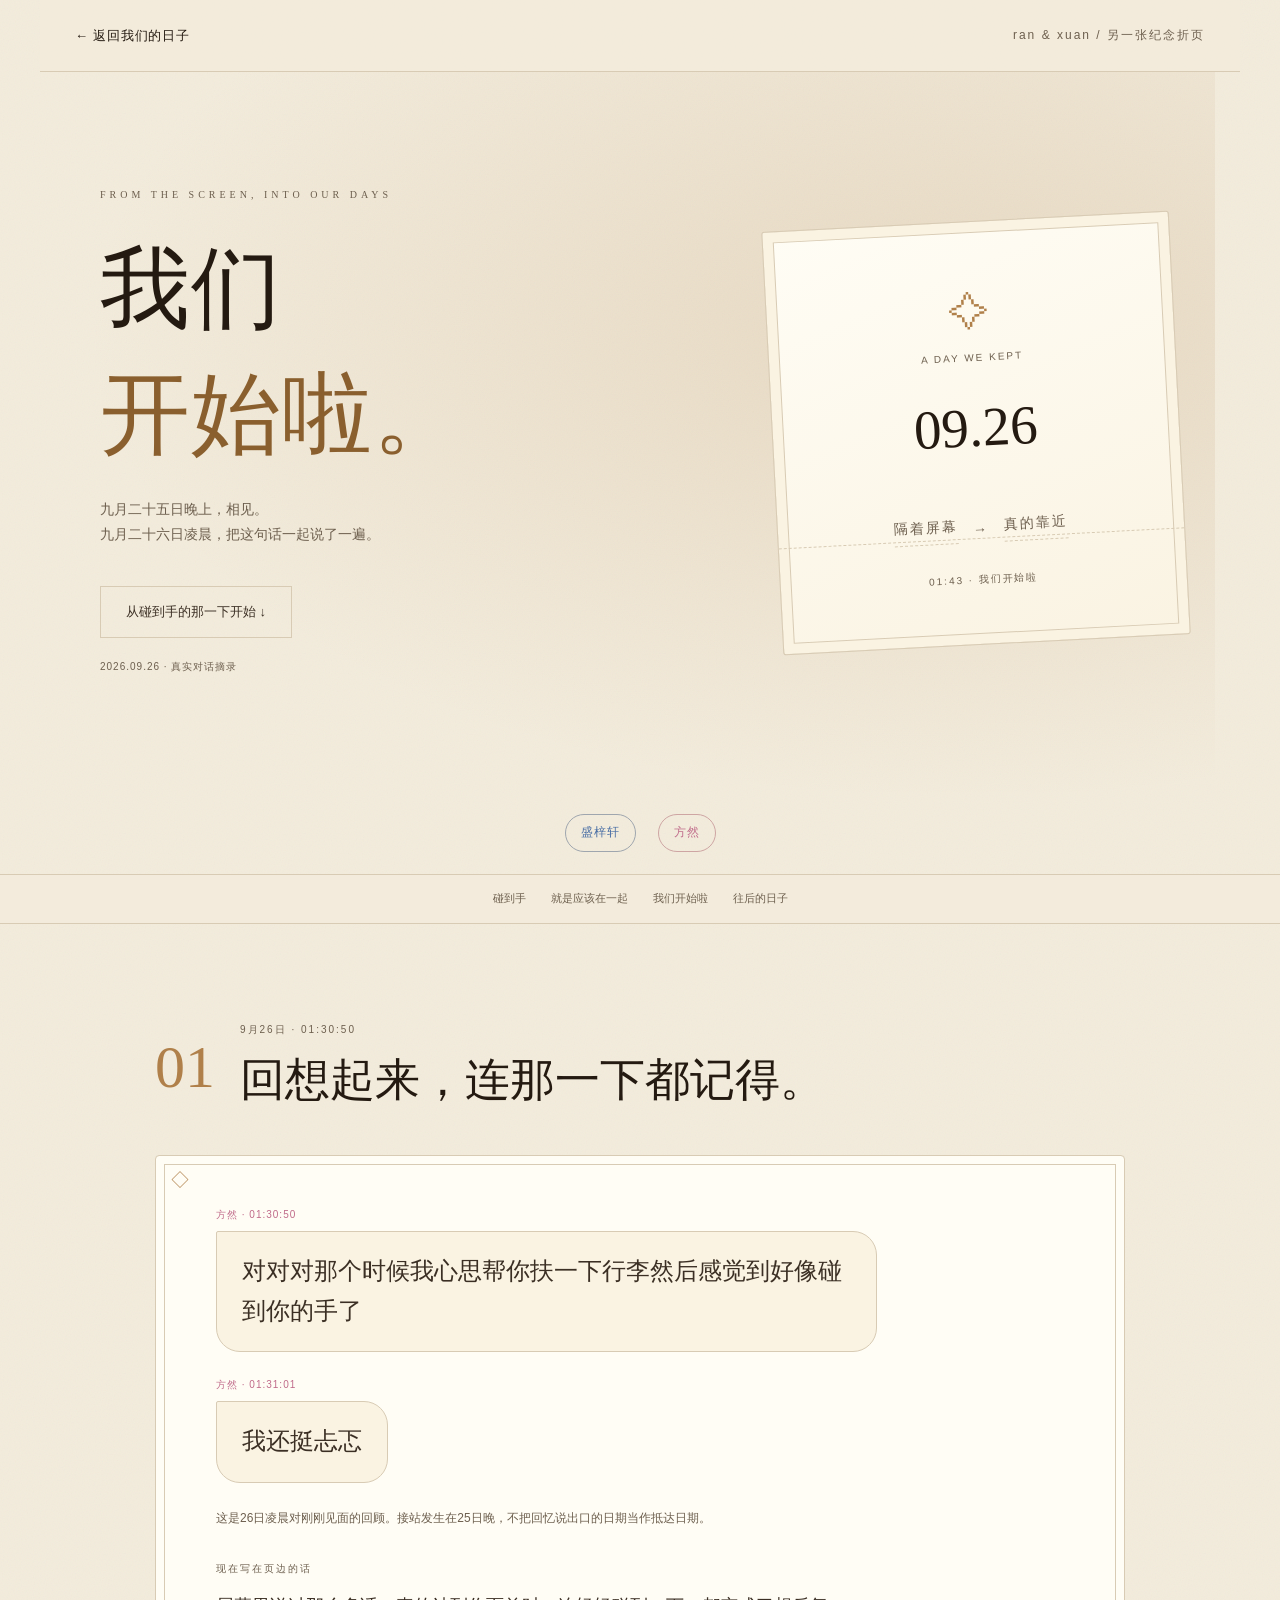
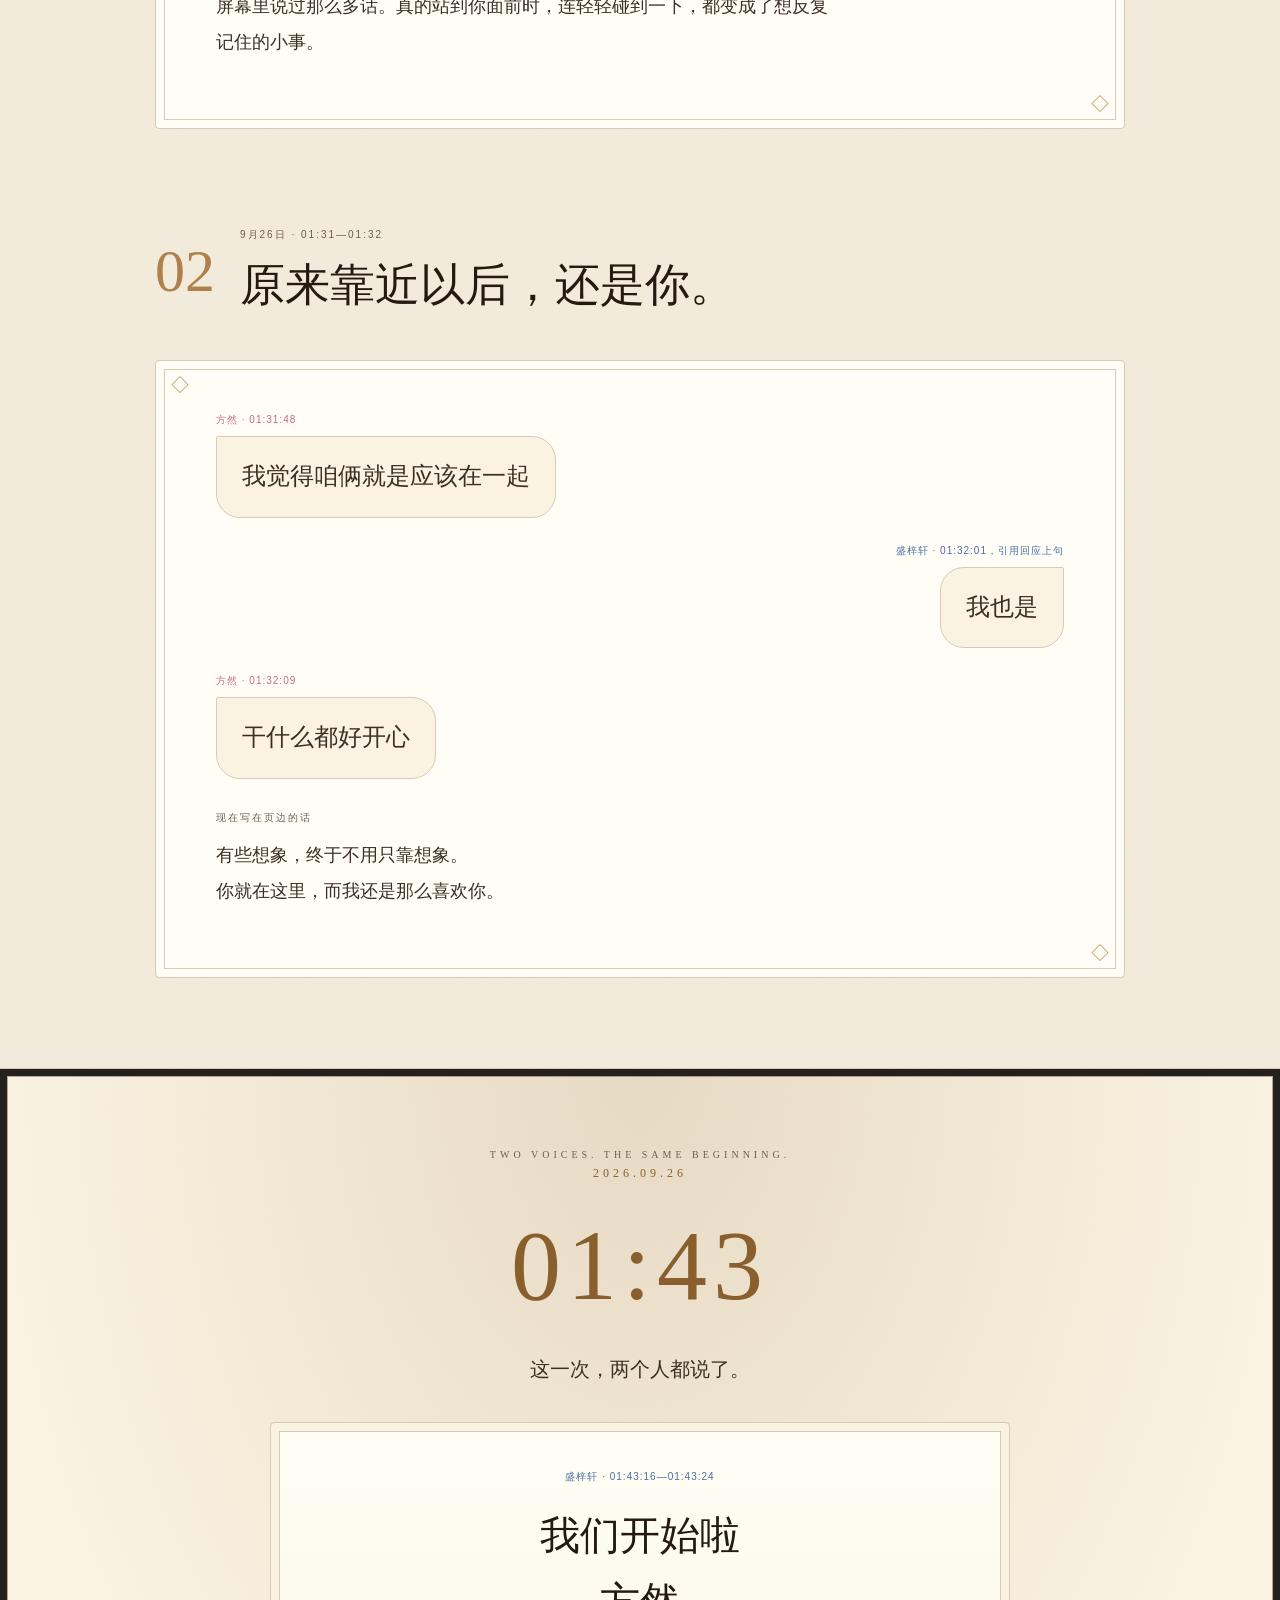
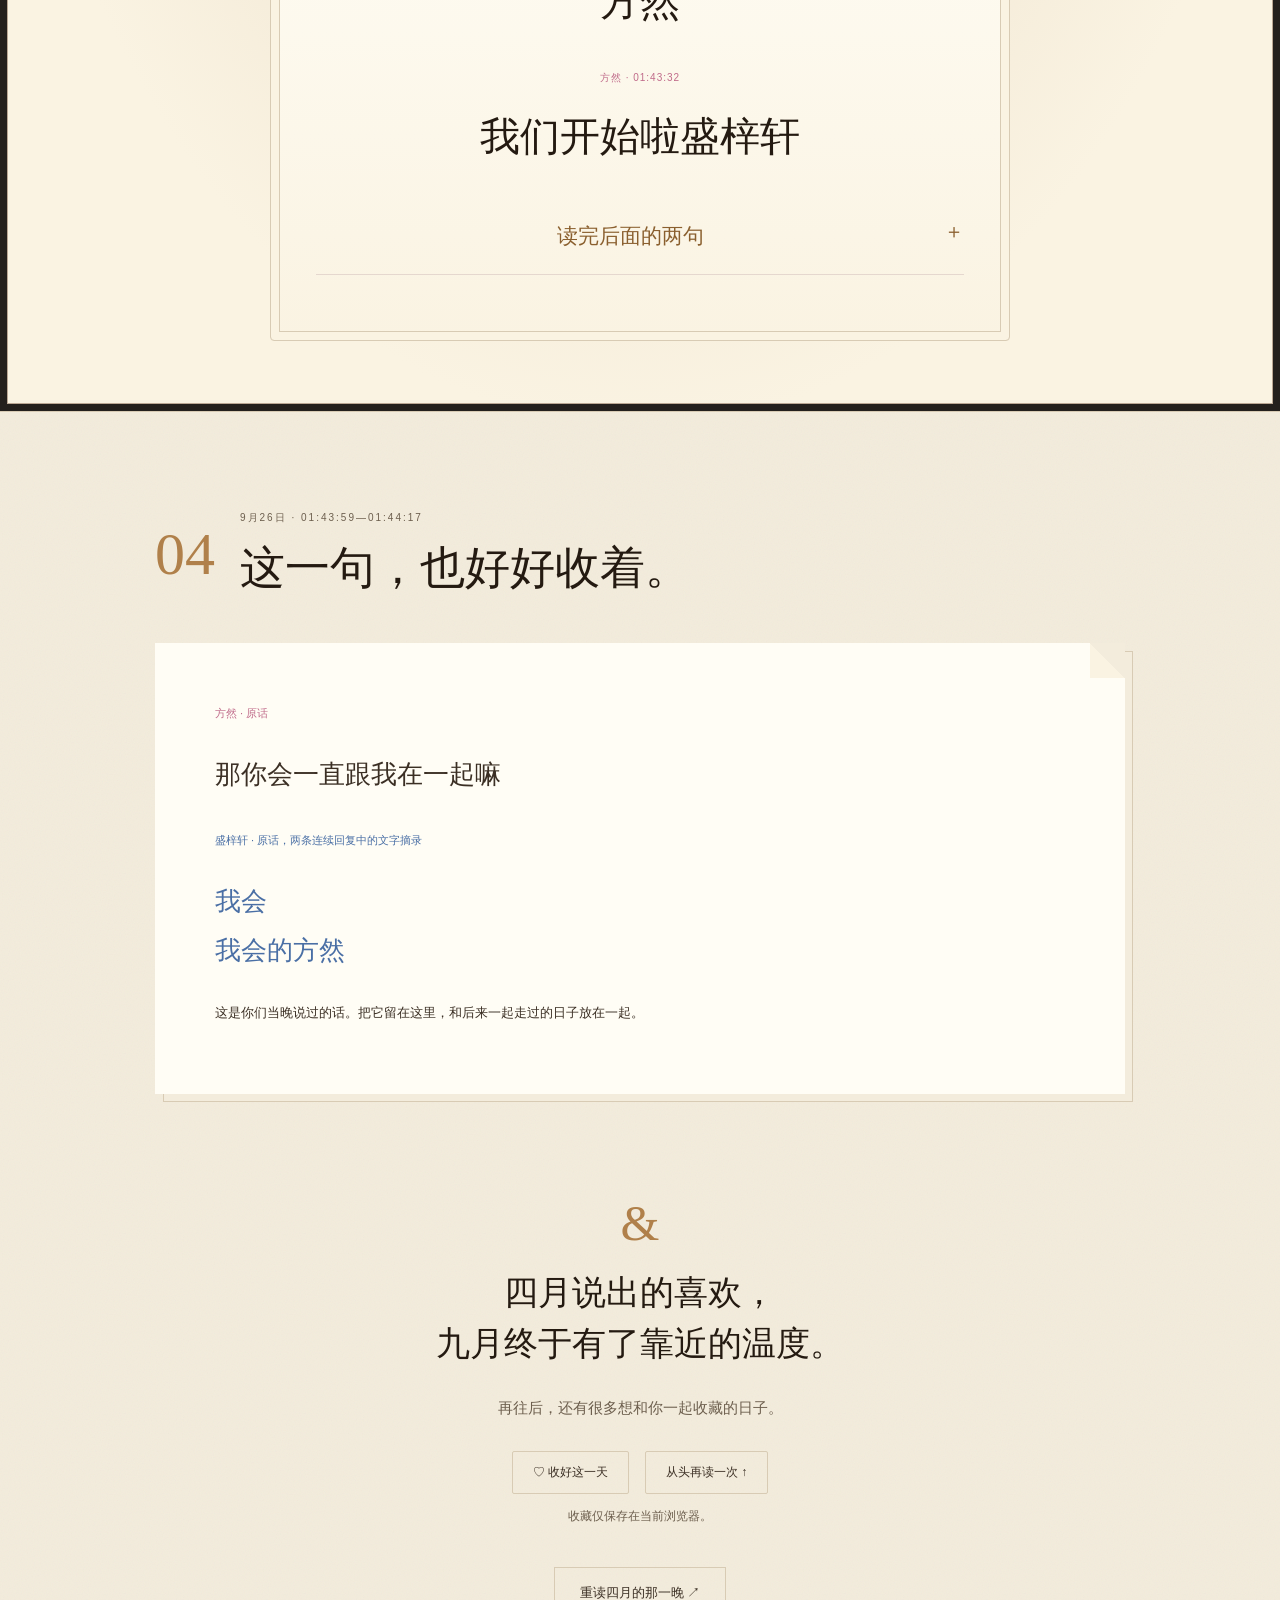
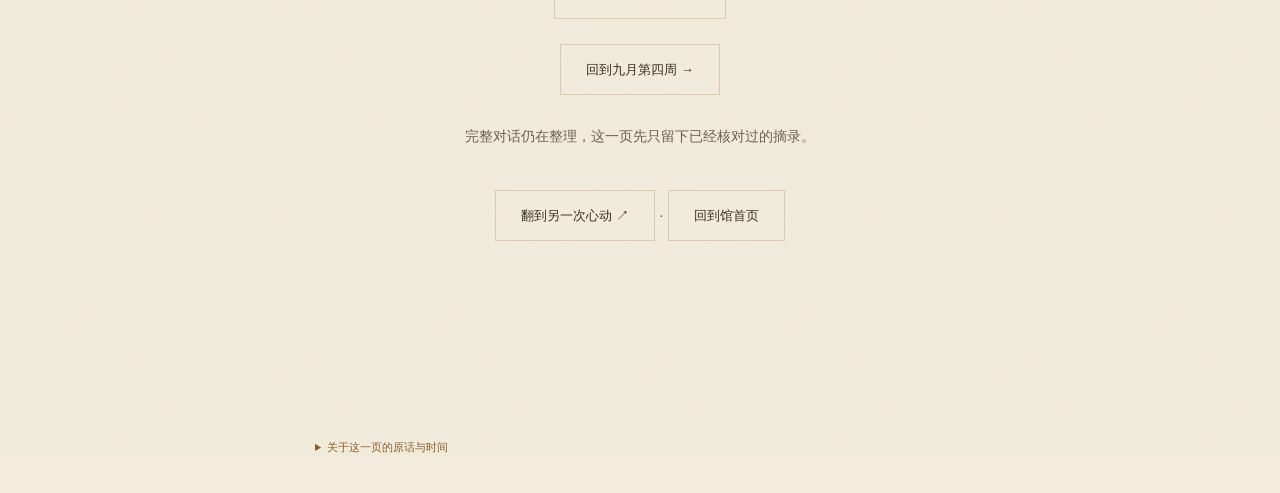
==== commit e5eb5416: "Publish the current lab site. Keep letter-01 through letter-04 (第一封 · 生日快乐, 第二封 · 没有忘记的七天, 第三封 · 今天，" ====
--- a/我们开始啦.html
+++ b/我们开始啦.html
@@ -1,10 +1,59 @@
-<!doctype html><html lang="zh-CN"><head><meta charset="utf-8"><meta name="viewport" content="width=device-width,initial-scale=1"><meta name="robots" content="noindex,nofollow"><title>我们开始啦 · 9月26日</title><link rel="stylesheet" href="keepsake.css"><style>
-body{background:#26332f;--line:#d5b98755;--paper:#f6edda}.cover:before{background:radial-gradient(ellipse at 70% 40%,#b79c5033,transparent 55%)}h1 em{color:#d8ba80}.ticket{background:linear-gradient(135deg,#52604c,#26332f);border-radius:3px;border:1px solid #bba47b;box-shadow:inset 0 0 0 10px #384437,inset 0 0 0 11px #bba47b66;transform:rotate(-3deg);min-height:420px}.ticket:before{color:#d4bd8c}.ticket:after{content:'';position:absolute;left:0;right:0;top:75%;border-top:1px dashed #b79b6a}.ticket time{font-size:55px}.ticket small{color:#d0c6a9}.ribbon{background:#26332ff2}.ribbon a{color:#d7c8aa}.eyebrow,.scene-header small{color:#c3b18c}.scene-header>span{color:#8c926e}.frame{background:#344239;border-color:#a6a585;box-shadow:inset 0 0 0 8px #344239,inset 0 0 0 9px #a6a58555;border-radius:4px 60px 4px 4px}.frame:before,.frame:after{background:#344239;color:#b9b48f}.line blockquote{background:#3e4c3f;border-color:#959b7c;color:#e7e4ce}.line.me blockquote{background:#59604b;color:#f2ead7}.speaker,.context{color:#b8bda8}.aside{color:#d6d4ba}.midnight{background:radial-gradient(ellipse,#58604a,#26332f 70%);border-color:#b79b6a55}.clock{color:#dec696}.date-cross{color:#c6b992}.confession-card{background:linear-gradient(#495741,#29392e);border-color:#bba176;box-shadow:inset 0 0 0 8px #354332,inset 0 0 0 9px #bba17666;border-radius:4px 70px 4px 70px}.confession-card .line.me blockquote{color:#e7d2a5}.reply{background:#eee4cd;color:#4c4f38;box-shadow:8px 8px 0 -1px #26332f,8px 8px 0 0 #ac9b70}.reply:after{background:linear-gradient(45deg,#c5b797 49%,#26332f 50%)}.epilogue .seal{color:#c4b27c}.button{border-color:#bbaa7e}.epilogue button{border-color:#bbaa7e}.epilogue button[aria-pressed=true]{background:#60674a}.progress{background:#c7b47f}.source-note{color:#a1b0a0}.source-note summary{color:#c5b894}.fold summary{color:#d4c7a6}.paper-route{display:flex;gap:15px;align-items:center;justify-content:center;color:#e0d3b6;font:14px Georgia;letter-spacing:2px;margin:28px 0}.paper-route span{border-bottom:1px dashed #c6b58a;padding-bottom:7px}.cover .small{color:#b9bda8}@media(max-width:700px){.ticket{min-height:260px}.ticket time{font-size:42px}.frame{border-radius:3px 40px 3px 3px}}
-</style><link rel="stylesheet" href="identity-palette.css"><link rel="stylesheet" href="materials.css"><link rel="stylesheet" href="keepsake-theme.css"></head><body class="september"><div class="progress" aria-hidden="true"></div><header><a href="index.html#september">← 收回九月的故事里</a><span>ran & xuan / 另一张纪念折页</span></header><main><section class="cover"><div><span class="eyebrow">FROM THE SCREEN, INTO OUR DAYS</span><h1>我们<br><em>开始啦。</em></h1><p>九月二十五日晚上，相见。<br>九月二十六日凌晨，把这句话一起说了一遍。</p><a class="button" href="#touch">从碰到手的那一下开始 ↓</a><p class="small">2026.09.26 · 真实对话摘录</p></div><div class="ticket" aria-hidden="true"><small>A DAY WE KEPT</small><time>09.26</time><div class="paper-route"><span>隔着屏幕</span> → <span>真的靠近</span></div><small>01:43 · 我们开始啦</small></div></section><div class="identity-key" aria-label="对话颜色"><span class="his">盛梓轩</span><span class="hers">方然</span></div><nav class="ribbon" aria-label="九月纪念折页章节"><a href="#touch">碰到手</a><a href="#together">就是应该在一起</a><a href="#begin">我们开始啦</a><a href="#after">往后的日子</a></nav>
+<!doctype html><html lang="zh-CN"><head><meta charset="utf-8"><meta name="viewport" content="width=device-width,initial-scale=1"><meta name="robots" content="noindex,nofollow"><title>我们开始啦 · 9月26日</title><link rel="stylesheet" href="keepsake.css"><link rel="stylesheet" href="identity-palette.css"><link rel="stylesheet" href="materials.css"><link rel="stylesheet" href="keepsake-theme.css"><style>
+/* 仅本页外壳改到手账米纸，不改 keepsake-theme.css，以免带上「那一晚」。 */
+body.september{
+  --bg:#f3ecdc;--surface:#fffdf5;--paper:#faf3e2;--ink:#3b2f24;--ink-strong:#241a11;
+  --muted:#6d5f4e;--copper:#b0804a;--copper-deep:#8a5f2e;--his:#4a6fa5;--hers:#c06b8a;--line:#d8cbb4;
+  background:var(--bg);color:var(--ink);
+}
+header,.ribbon{background:color-mix(in srgb,var(--bg) 90%,transparent);color:var(--muted);border-color:var(--line)}
+header a{color:var(--ink);text-decoration:none}
+header span,.eyebrow,.scene-header small,.context,.cover p,.cover .small,.source-note,.source-note summary,.speaker,.aside{color:var(--muted)}
+h1,h2,h3{color:var(--ink-strong)}
+h1 em,.clock,.date-cross{color:var(--copper-deep)}
+.cover:before{background:radial-gradient(ellipse at 70% 40%,rgba(176,128,74,.18),transparent 55%)}
+.ticket{background:linear-gradient(160deg,var(--surface),var(--paper));border:1px solid var(--line);box-shadow:inset 0 0 0 10px var(--paper),inset 0 0 0 11px var(--line);color:var(--ink);min-height:420px;transform:rotate(-3deg);border-radius:3px}
+.ticket:before{color:var(--copper)}
+.ticket:after{content:'';position:absolute;left:0;right:0;top:75%;border-top:1px dashed var(--line)}
+.ticket time{font-size:55px;color:var(--ink-strong)}
+.ticket small{color:var(--muted)}
+.ribbon a{color:var(--muted)}
+.ribbon a:hover{color:var(--ink-strong)}
+.scene-header>span{color:var(--copper)}
+.frame{background:var(--surface);border-color:var(--line);box-shadow:inset 0 0 0 8px var(--surface),inset 0 0 0 9px var(--line);border-radius:4px;color:var(--ink)}
+.frame:before,.frame:after{background:var(--surface);color:var(--copper)}
+.line blockquote,.line.me blockquote{background:var(--paper);border-color:var(--line);color:var(--ink)}
+.line.me .speaker{color:var(--his)}
+.line:not(.me) .speaker{color:var(--hers)}
+.aside{color:var(--ink)}
+.aside small{color:var(--muted)}
+.midnight{background:radial-gradient(ellipse at 50% 0,rgba(176,128,74,.16),var(--paper) 72%);border-color:var(--line);color:var(--ink)}
+.confession-card{background:linear-gradient(180deg,var(--surface),var(--paper));border-color:var(--line);box-shadow:inset 0 0 0 8px var(--paper),inset 0 0 0 9px var(--line);border-radius:4px}
+.confession-card .line.me blockquote,.confession-card .line blockquote{color:var(--ink-strong)}
+.reply{background:var(--surface);color:var(--ink);box-shadow:8px 8px 0 -1px var(--bg),8px 8px 0 0 var(--line)}
+.reply:after{background:linear-gradient(45deg,var(--paper) 49%,var(--bg) 50%)}
+.reply blockquote,.reply p{color:var(--ink)}
+.reply small{color:var(--hers)}
+.reply small[data-person=me]{color:var(--his)}
+.epilogue p,.epilogue #status{color:var(--muted)}
+.epilogue .seal{color:var(--copper)}
+.epilogue h2{color:var(--ink-strong)}
+.button,.epilogue button{color:var(--ink);border-color:var(--line);background:transparent}
+.button:hover{background:color-mix(in srgb,var(--paper) 80%,var(--copper))}
+.epilogue button[aria-pressed=true]{background:var(--paper);color:var(--ink-strong);border-color:var(--copper)}
+.progress{background:var(--copper)}
+.paper-route{display:flex;gap:15px;align-items:center;justify-content:center;color:var(--muted);font:14px Georgia;letter-spacing:2px;margin:28px 0}
+.paper-route span{border-bottom:1px dashed var(--line);padding-bottom:7px}
+.identity-key .his{background:none;color:var(--his);border:1px solid color-mix(in srgb,var(--his) 40%,var(--line))}
+.identity-key .hers{background:none;color:var(--hers);border:1px solid color-mix(in srgb,var(--hers) 40%,var(--line))}
+.source-note summary,.fold summary{color:var(--copper-deep)}
+.dialogue-pending{margin:28px auto 0;max-width:28em;color:var(--muted);font-size:14px;line-height:1.9}
+header .back-days{font-size:13px;letter-spacing:.06em;color:var(--ink-strong)}
+@media(max-width:700px){.ticket{min-height:260px}.ticket time{font-size:42px}.frame{border-radius:3px}}
+</style></head><body class="september"><div class="progress" aria-hidden="true"></div><header><a class="back-days" href="index.html#timeline">← 返回我们的日子</a><span>ran & xuan / 另一张纪念折页</span></header><main><section class="cover"><div><span class="eyebrow">FROM THE SCREEN, INTO OUR DAYS</span><h1>我们<br><em>开始啦。</em></h1><p>九月二十五日晚上，相见。<br>九月二十六日凌晨，把这句话一起说了一遍。</p><a class="button" href="#touch">从碰到手的那一下开始 ↓</a><p class="small">2026.09.26 · 真实对话摘录</p></div><div class="ticket" aria-hidden="true"><small>A DAY WE KEPT</small><time>09.26</time><div class="paper-route"><span>隔着屏幕</span> → <span>真的靠近</span></div><small>01:43 · 我们开始啦</small></div></section><div class="identity-key" aria-label="对话颜色"><span class="his">盛梓轩</span><span class="hers">方然</span></div><nav class="ribbon" aria-label="九月纪念折页章节"><a href="#touch">碰到手</a><a href="#together">就是应该在一起</a><a href="#begin">我们开始啦</a><a href="#after">往后的日子</a></nav>
 <section class="scene" id="touch"><div class="scene-header"><span>01</span><div><small>9月26日 · 01:30:50</small><h2>回想起来，连那一下都记得。</h2></div></div><div class="frame"><div class="transcript"><div class="line"><span class="speaker">方然 · 01:30:50</span><blockquote>对对对那个时候我心思帮你扶一下行李然后感觉到好像碰到你的手了</blockquote></div><div class="line"><span class="speaker">方然 · 01:31:01</span><blockquote>我还挺忐忑</blockquote></div></div><p class="context">这是26日凌晨对刚刚见面的回顾。接站发生在25日晚，不把回忆说出口的日期当作抵达日期。</p><p class="aside"><small>现在写在页边的话</small>屏幕里说过那么多话。真的站到你面前时，连轻轻碰到一下，都变成了想反复记住的小事。</p></div></section>
 <section class="scene" id="together"><div class="scene-header"><span>02</span><div><small>9月26日 · 01:31—01:32</small><h2>原来靠近以后，还是你。</h2></div></div><div class="frame"><div class="transcript"><div class="line"><span class="speaker">方然 · 01:31:48</span><blockquote>我觉得咱俩就是应该在一起</blockquote></div><div class="line me"><span class="speaker">盛梓轩 · 01:32:01，引用回应上句</span><blockquote>我也是</blockquote></div><div class="line"><span class="speaker">方然 · 01:32:09</span><blockquote>干什么都好开心</blockquote></div></div><p class="aside"><small>现在写在页边的话</small>有些想象，终于不用只靠想象。<br>你就在这里，而我还是那么喜欢你。</p></div></section>
 <section class="midnight" id="begin"><span class="eyebrow">TWO VOICES. THE SAME BEGINNING.</span><div class="date-cross">2026.09.26</div><div class="clock">01:43</div><p>这一次，两个人都说了。</p><div class="confession-card"><div class="transcript"><div class="line me"><span class="speaker">盛梓轩 · 01:43:16—01:43:24</span><blockquote>我们开始啦<br>方然</blockquote></div><div class="line"><span class="speaker">方然 · 01:43:32</span><blockquote>我们开始啦盛梓轩</blockquote></div></div><details class="fold"><summary>读完后面的两句</summary><div class="line"><span class="speaker">方然 · 01:43:37</span><blockquote>喜欢你</blockquote></div><div class="line me"><span class="speaker">盛梓轩 · 01:43:42</span><blockquote>我也喜欢你</blockquote></div></details></div></section>
 <section class="scene" id="after"><div class="scene-header"><span>04</span><div><small>9月26日 · 01:43:59—01:44:17</small><h2>这一句，也好好收着。</h2></div></div><div class="reply"><small>方然 · 原话</small><blockquote>那你会一直跟我在一起嘛</blockquote><small data-person="me">盛梓轩 · 原话，两条连续回复中的文字摘录</small><blockquote data-person="me">我会<br>我会的方然</blockquote><p>这是你们当晚说过的话。把它留在这里，和后来一起走过的日子放在一起。</p></div></section>
-<section class="epilogue"><div class="seal">&</div><h2>四月说出的喜欢，<br>九月终于有了靠近的温度。</h2><p>再往后，还有很多想和你一起收藏的日子。</p><button id="keep-night" aria-pressed="false">♡ 收好这一天</button><button id="reread">从头再读一次 ↑</button><p id="status" role="status">收藏仅保存在当前浏览器。</p><a class="button" href="那一晚.html">重读四月的那一晚 ↗</a><br><a class="button" href="index.html#september">回到九月第四周 →</a><p><a class="button" href="dialogues/september.html">继续读当时的完整对话 ↗</a></p><p><a class="button" href="那一晚.html">翻到另一次心动 ↗</a> · <a class="button" href="index.html">回到馆首页</a></p></section></main><details class="source-note"><summary>关于这一页的原话与时间</summary><p>原始记录：9月25日#545—629用于核实接站与相见顺序；9月26日#273—286、#359—372用于本页摘录。原话文字不改写，换行仅用于排版。页边文字是新写旁白，不能当成聊天原文。</p><p>9月26日492条文字与媒体占位已连续核读；未识别语音与照片内容未补写。本页纪念当天的对话，不擅自改动用户既定的纪念日。</p></details><script>
+<section class="epilogue"><div class="seal">&</div><h2>四月说出的喜欢，<br>九月终于有了靠近的温度。</h2><p>再往后，还有很多想和你一起收藏的日子。</p><button id="keep-night" aria-pressed="false">♡ 收好这一天</button><button id="reread">从头再读一次 ↑</button><p id="status" role="status">收藏仅保存在当前浏览器。</p><a class="button" href="那一晚.html">重读四月的那一晚 ↗</a><br><a class="button" href="index.html#september">回到九月第四周 →</a><p class="dialogue-pending">完整对话仍在整理，这一页先只留下已经核对过的摘录。</p><p><a class="button" href="那一晚.html">翻到另一次心动 ↗</a> · <a class="button" href="index.html">回到馆首页</a></p></section></main><details class="source-note"><summary>关于这一页的原话与时间</summary><p>原始记录：9月25日#545—629用于核实接站与相见顺序；9月26日#273—286、#359—372用于本页摘录。原话文字不改写，换行仅用于排版。页边文字是新写旁白，不能当成聊天原文。</p><p>9月26日492条文字与媒体占位已连续核读；未识别语音与照片内容未补写。本页纪念当天的对话，不擅自改动用户既定的纪念日。</p></details><script>
 const keep=document.getElementById('keep-night');let saved=false;try{saved=localStorage.getItem('rx-september')==='yes'}catch{}function paint(){keep.setAttribute('aria-pressed',saved);keep.textContent=saved?'♥ 这一天，收好了':'♡ 收好这一天'}paint();keep.onclick=()=>{saved=!saved;paint();try{localStorage.setItem('rx-september',saved?'yes':'no');document.getElementById('status').textContent=saved?'已收在这个浏览器里。':'已取消本机收藏。'}catch{document.getElementById('status').textContent='浏览器未能保存，这一页仍可阅读。'}};document.getElementById('reread').onclick=()=>window.scrollTo({top:0,behavior:matchMedia('(prefers-reduced-motion: reduce)').matches?'auto':'smooth'});window.addEventListener('scroll',()=>{let length=document.documentElement.scrollHeight-innerHeight;document.querySelector('.progress').style.width=(length>0?scrollY/length*100:0)+'%'},{passive:true});
 </script></body></html>
--- a/keepsake-theme.css
+++ b/keepsake-theme.css
@@ -1 +1,2 @@
-body{--paper:#e6d5b7;--ink:#f0e7d8;--muted:#bdb1a3;--line:#b89a7438;background:radial-gradient(ellipse 80% 950px at 0 700px,#66556866,transparent 90%),#171514;color:var(--ink)}body.september{background:radial-gradient(ellipse 75% 1100px at 95% 700px,#8a593e66,transparent 90%),#171514}header,.ribbon{background:#24201df0;color:var(--muted);border-color:var(--line)}h1 em,.clock,.date-cross{color:#c7a07b}.ticket,.frame,.confession-card,.midnight{background:#24201d;border-color:#73513a;box-shadow:inset 0 0 0 7px #24201d,inset 0 0 0 8px #73513a77}.ticket small,.eyebrow,.context,.speaker,.aside,.scene-header small,.source-note,.cover .small{color:#bdb1a3}.line blockquote,.line.me blockquote{background:#302824;color:#f0e7d8;border-color:#73513a66}.line.me .speaker{color:#c7b9a5}.identity-key .his,.identity-key .hers{background:none;color:#bdb1a3;border-color:#73513a}.reply{background:linear-gradient(170deg,transparent 49%,#7d63452b 50%,transparent 51%),var(--grain),#e6d5b7;color:#3c3029}.reply blockquote,.reply [data-person=me]{color:#3c3029}.epilogue,.scene,.daylight{background:transparent}.button,.epilogue button{color:#f0e7d8;border-color:#987052}.source-note summary,.fold summary{color:#c7a07b}.progress{background:#c7a07b}.frame:before,.frame:after{background:#24201d;color:#bdb1a3}+body{--paper:#e6d5b7;--ink:#f0e7d8;--muted:#bdb1a3;--line:#b89a7438;background:radial-gradient(ellipse 80% 950px at 0 700px,#66556866,transparent 90%),#171514;color:var(--ink)}body.september{background:radial-gradient(ellipse 75% 1100px at 95% 700px,#8a593e66,transparent 90%),#171514}header,.ribbon{background:#24201df0;color:var(--muted);border-color:var(--line)}h1 em,.clock,.date-cross{color:#c7a07b}.ticket,.frame,.confession-card,.midnight{background:#24201d;border-color:#73513a;box-shadow:inset 0 0 0 7px #24201d,inset 0 0 0 8px #73513a77}.ticket small,.eyebrow,.context,.speaker,.aside,.scene-header small,.source-note,.cover .small{color:#bdb1a3}.line blockquote,.line.me blockquote{background:#302824;color:#f0e7d8;border-color:#73513a66}.line.me .speaker{color:#c7b9a5}.identity-key .his,.identity-key .hers{background:none;color:#bdb1a3;border-color:#73513a}.reply{background:linear-gradient(170deg,transparent 49%,#7d63452b 50%,transparent 51%),var(--grain),#e6d5b7;color:#3c3029}.reply blockquote,.reply [data-person=me]{color:#3c3029}.epilogue,.scene,.daylight{background:transparent}.button,.epilogue button{color:#f0e7d8;border-color:#987052}.source-note summary,.fold summary{color:#c7a07b}.progress{background:#c7a07b}.frame:before,.frame:after{background:#24201d;color:#bdb1a3}
+.epilogue .pending-link{display:inline-block;margin-top:25px;padding:13px 25px;border:1px dashed color-mix(in srgb, var(--muted) 70%, transparent);color:var(--muted);font-size:13px;letter-spacing:.06em;cursor:default;user-select:none}
